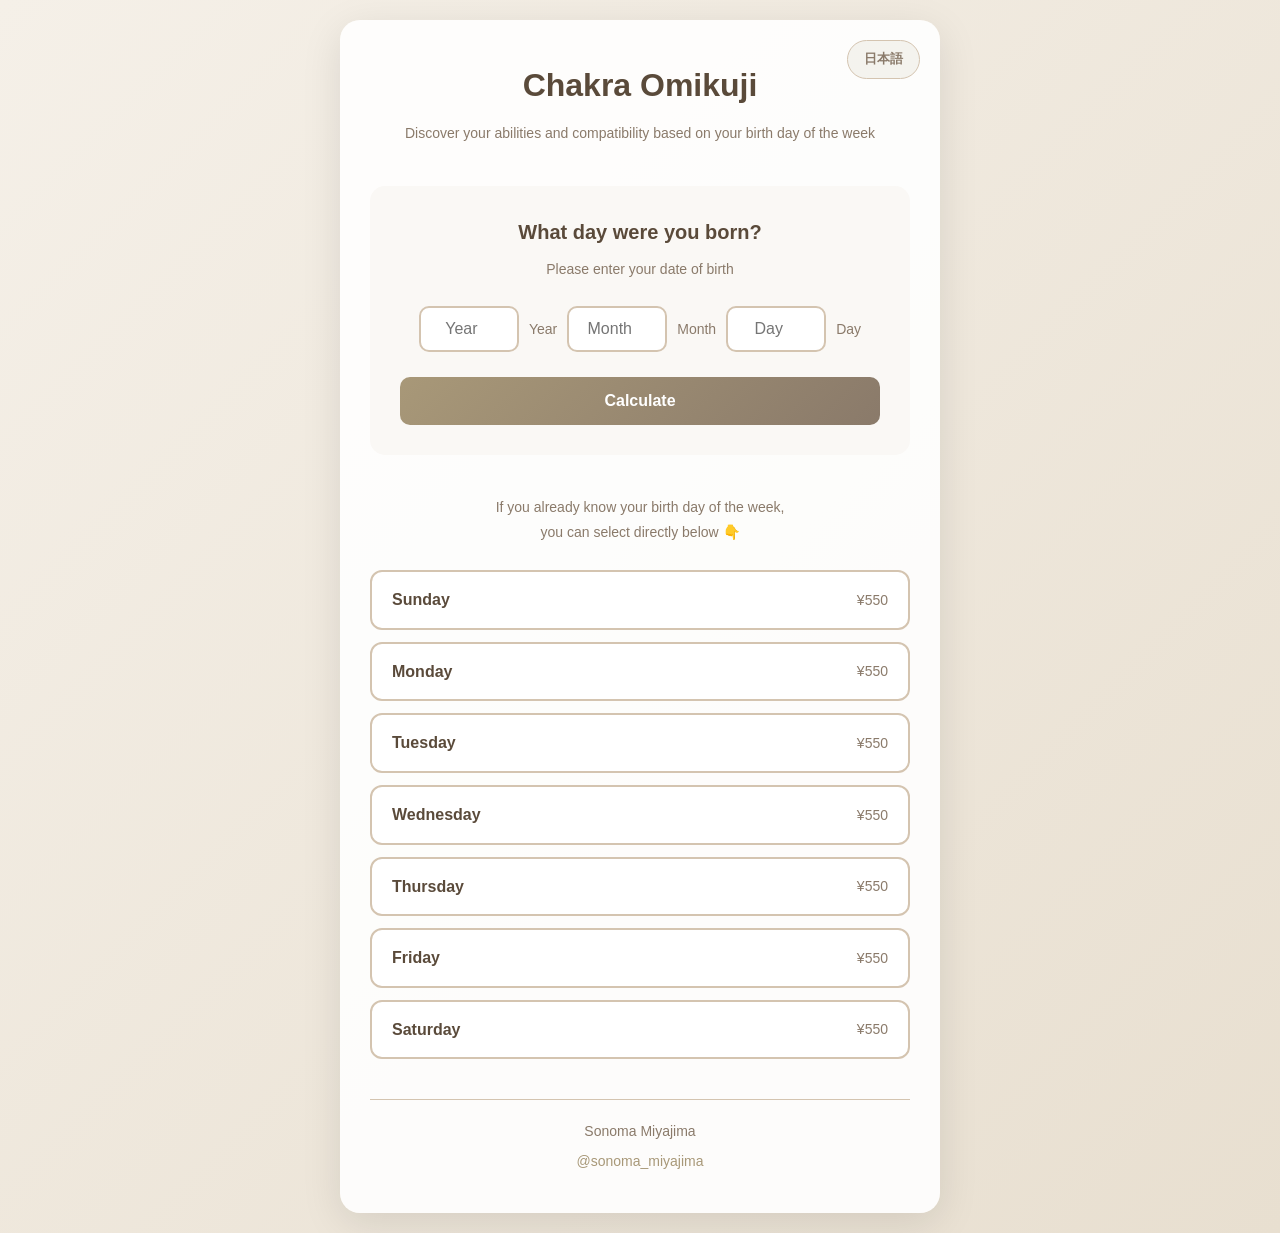
==== en.html @ f064bc87 "Add files via upload" ====
<!DOCTYPE html>
<html lang="en">
<head>
    <meta charset="UTF-8">
    <meta name="viewport" content="width=device-width, initial-scale=1.0">
    <title>Chakra Omikuji - Sonoma Miyajima</title>
    <link rel="stylesheet" href="style.css">
</head>
<body>
    <div class="container">
        <div class="language-switch">
            <a href="index.html" class="lang-button">日本語</a>
        </div>
        
        <header>
            <h1>Chakra Omikuji</h1>
            <p class="subtitle">Discover your abilities and compatibility based on your birth day of the week</p>
        </header>

        <section class="calculator">
            <h2>What day were you born?</h2>
            <p class="instruction">Please enter your date of birth</p>
            
            <div class="input-group">
                <input type="number" id="year" placeholder="Year" min="1900" max="2100">
                <span class="label">Year</span>
                
                <input type="number" id="month" placeholder="Month" min="1" max="12">
                <span class="label">Month</span>
                
                <input type="number" id="day" placeholder="Day" min="1" max="31">
                <span class="label">Day</span>
            </div>
            
            <button onclick="calculateDay()" class="calc-button">Calculate</button>
            
            <div id="result" class="result hidden">
                <p class="result-text">You were born on</p>
                <p class="result-day" id="resultDay"></p>
                <a id="resultLink" class="result-button" href="#" target="_blank">View Diagnosis (¥550)</a>
            </div>
        </section>

        <section class="direct-links">
            <p class="direct-text">If you already know your birth day of the week,<br>you can select directly below 👇</p>
            
            <div class="day-buttons">
                <a href="https://note.com/sonoma_miyajima/n/n071121386a7b" class="day-button sunday" target="_blank">
                    <span class="day-name">Sunday</span>
                    <span class="price">¥550</span>
                </a>
                <a href="https://note.com/sonoma_miyajima/n/n2298fb4b0c28" class="day-button monday" target="_blank">
                    <span class="day-name">Monday</span>
                    <span class="price">¥550</span>
                </a>
                <a href="https://note.com/sonoma_miyajima/n/n8ce52cc61826" class="day-button tuesday" target="_blank">
                    <span class="day-name">Tuesday</span>
                    <span class="price">¥550</span>
                </a>
                <a href="https://note.com/sonoma_miyajima/n/naa1d55a62e13" class="day-button wednesday" target="_blank">
                    <span class="day-name">Wednesday</span>
                    <span class="price">¥550</span>
                </a>
                <a href="https://note.com/sonoma_miyajima/n/n321c45484ce0" class="day-button thursday" target="_blank">
                    <span class="day-name">Thursday</span>
                    <span class="price">¥550</span>
                </a>
                <a href="https://note.com/sonoma_miyajima/n/n7f07464e8f1e" class="day-button friday" target="_blank">
                    <span class="day-name">Friday</span>
                    <span class="price">¥550</span>
                </a>
                <a href="https://note.com/sonoma_miyajima/n/n94ed555a931a" class="day-button saturday" target="_blank">
                    <span class="day-name">Saturday</span>
                    <span class="price">¥550</span>
                </a>
            </div>
        </section>

        <footer>
            <p>Sonoma Miyajima</p>
            <a href="https://www.instagram.com/sonoma_miyajima/" target="_blank">@sonoma_miyajima</a>
        </footer>
    </div>

    <script src="script-en.js"></script>
</body>
</html>
---- style.css ----
* {
    margin: 0;
    padding: 0;
    box-sizing: border-box;
}

body {
    font-family: -apple-system, BlinkMacSystemFont, "Segoe UI", "Hiragino Sans", "Hiragino Kaku Gothic ProN", Meiryo, sans-serif;
    background: linear-gradient(135deg, #f5f0e8 0%, #e8dfd0 100%);
    min-height: 100vh;
    padding: 20px;
    line-height: 1.6;
}

.container {
    max-width: 600px;
    margin: 0 auto;
    background: rgba(255, 255, 255, 0.9);
    border-radius: 20px;
    padding: 40px 30px;
    box-shadow: 0 10px 40px rgba(0, 0, 0, 0.1);
    position: relative;
}

.language-switch {
    position: absolute;
    top: 20px;
    right: 20px;
}

.lang-button {
    display: inline-block;
    padding: 8px 16px;
    background: rgba(168, 152, 120, 0.1);
    color: #8a7a6a;
    text-decoration: none;
    border-radius: 20px;
    font-size: 13px;
    font-weight: 600;
    border: 1px solid #d4c4b0;
    transition: all 0.3s;
}

.lang-button:hover {
    background: rgba(168, 152, 120, 0.2);
    border-color: #a89878;
    color: #5a4a3a;
}

header {
    text-align: center;
    margin-bottom: 40px;
}

h1 {
    font-size: 32px;
    color: #5a4a3a;
    margin-bottom: 10px;
    font-weight: 600;
}

.subtitle {
    font-size: 14px;
    color: #8a7a6a;
    line-height: 1.8;
}

.calculator {
    background: #faf8f5;
    padding: 30px;
    border-radius: 15px;
    margin-bottom: 40px;
}

h2 {
    font-size: 20px;
    color: #5a4a3a;
    text-align: center;
    margin-bottom: 10px;
    font-weight: 600;
}

.instruction {
    text-align: center;
    color: #8a7a6a;
    font-size: 14px;
    margin-bottom: 25px;
}

.input-group {
    display: flex;
    align-items: center;
    justify-content: center;
    gap: 10px;
    margin-bottom: 25px;
    flex-wrap: wrap;
}

input[type="number"] {
    padding: 12px 15px;
    border: 2px solid #d4c4b0;
    border-radius: 10px;
    font-size: 16px;
    width: 100px;
    text-align: center;
    background: white;
    transition: all 0.3s;
}

input[type="number"]:focus {
    outline: none;
    border-color: #a89878;
    box-shadow: 0 0 0 3px rgba(168, 152, 120, 0.1);
}

.label {
    color: #8a7a6a;
    font-size: 14px;
}

.calc-button {
    width: 100%;
    padding: 15px;
    background: linear-gradient(135deg, #a89878 0%, #8a7a6a 100%);
    color: white;
    border: none;
    border-radius: 10px;
    font-size: 16px;
    font-weight: 600;
    cursor: pointer;
    transition: all 0.3s;
}

.calc-button:hover {
    transform: translateY(-2px);
    box-shadow: 0 5px 20px rgba(138, 122, 106, 0.3);
}

.result {
    margin-top: 30px;
    text-align: center;
    padding: 25px;
    background: white;
    border-radius: 15px;
    border: 2px solid #d4c4b0;
}

.result.hidden {
    display: none;
}

.result-text {
    color: #8a7a6a;
    font-size: 14px;
    margin: 5px 0;
}

.result-day {
    font-size: 28px;
    color: #5a4a3a;
    font-weight: 700;
    margin: 15px 0;
}

.result-button {
    display: inline-block;
    margin-top: 20px;
    padding: 12px 30px;
    background: linear-gradient(135deg, #a89878 0%, #8a7a6a 100%);
    color: white;
    text-decoration: none;
    border-radius: 25px;
    font-weight: 600;
    transition: all 0.3s;
}

.result-button:hover {
    transform: translateY(-2px);
    box-shadow: 0 5px 20px rgba(138, 122, 106, 0.3);
}

.direct-links {
    margin-top: 40px;
}

.direct-text {
    text-align: center;
    color: #8a7a6a;
    font-size: 14px;
    margin-bottom: 25px;
    line-height: 1.8;
}

.day-buttons {
    display: grid;
    gap: 12px;
}

.day-button {
    display: flex;
    justify-content: space-between;
    align-items: center;
    padding: 15px 20px;
    background: white;
    border: 2px solid #d4c4b0;
    border-radius: 12px;
    text-decoration: none;
    transition: all 0.3s;
}

.day-button:hover {
    transform: translateY(-2px);
    box-shadow: 0 5px 15px rgba(0, 0, 0, 0.1);
    border-color: #a89878;
}

.day-name {
    color: #5a4a3a;
    font-weight: 600;
    font-size: 16px;
}

.price {
    color: #8a7a6a;
    font-size: 14px;
}

/* 曜日ごとの色分け(控えめ) */
.sunday:hover { border-color: #e8a5a5; }
.monday:hover { border-color: #f5e5a5; }
.tuesday:hover { border-color: #f5c5a5; }
.wednesday:hover { border-color: #a5d5a5; }
.thursday:hover { border-color: #a5c5e5; }
.friday:hover { border-color: #d5a5e5; }
.saturday:hover { border-color: #c5a5d5; }

footer {
    margin-top: 40px;
    text-align: center;
    padding-top: 20px;
    border-top: 1px solid #d4c4b0;
}

footer p {
    color: #8a7a6a;
    font-size: 14px;
    margin-bottom: 5px;
}

footer a {
    color: #a89878;
    text-decoration: none;
    font-size: 14px;
}

footer a:hover {
    text-decoration: underline;
}

/* レスポンシブ対応 */
@media (max-width: 480px) {
    .container {
        padding: 30px 20px;
    }
    
    h1 {
        font-size: 26px;
    }
    
    .input-group {
        flex-direction: column;
        gap: 15px;
    }
    
    input[type="number"] {
        width: 100%;
    }
}
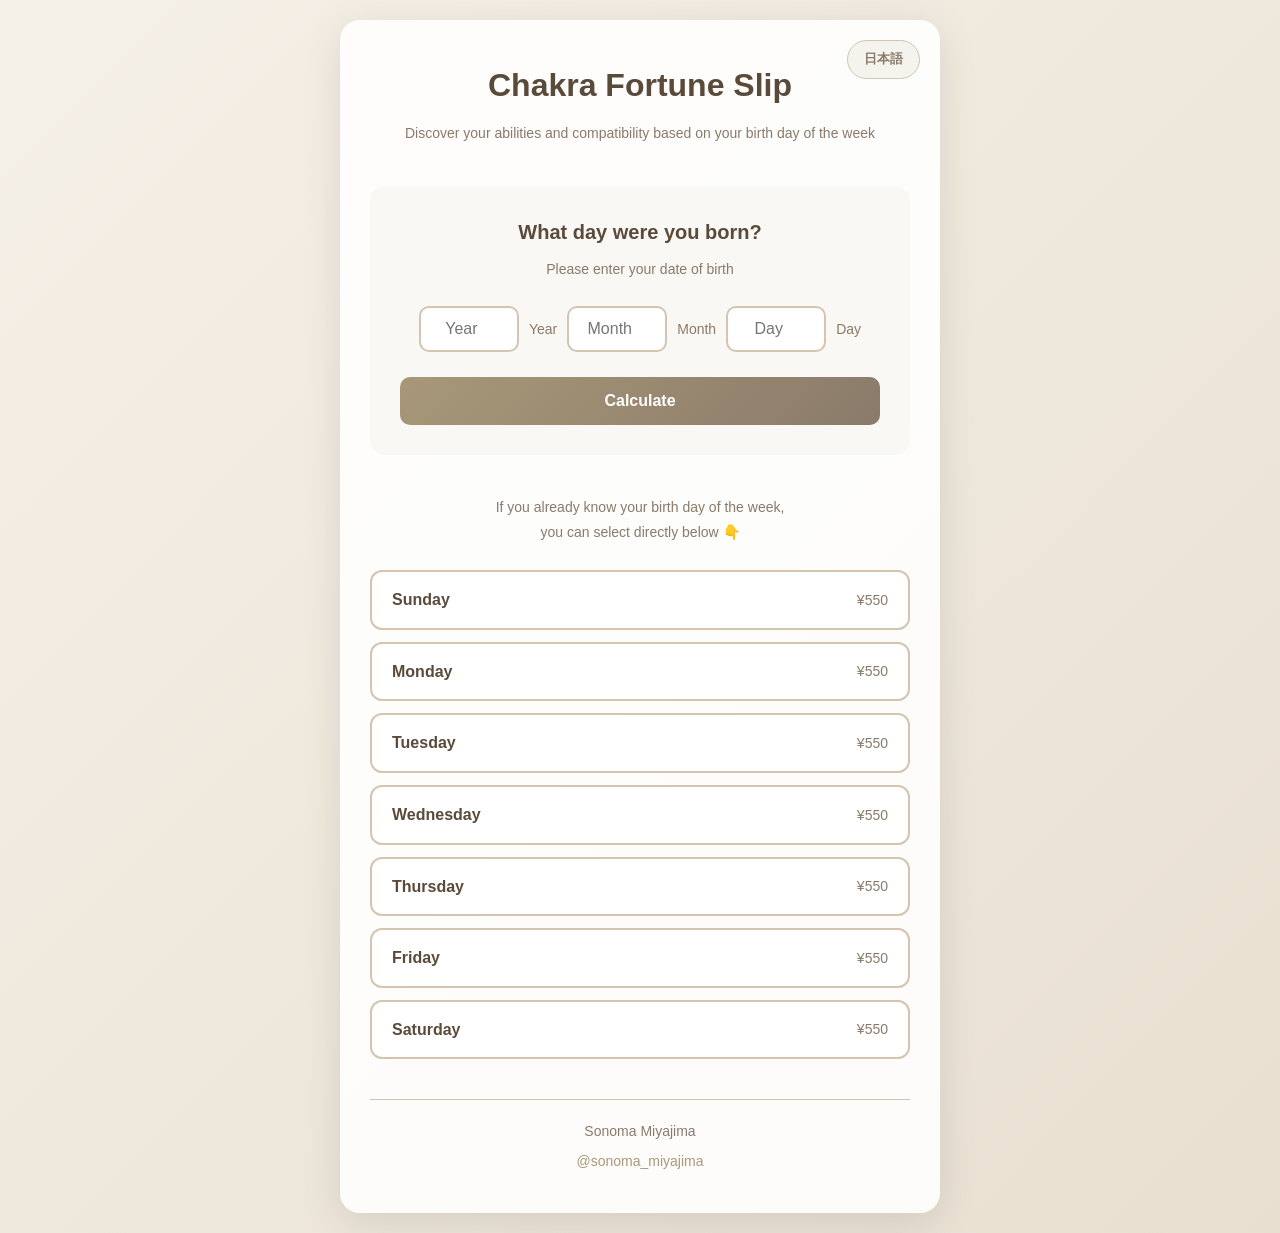
==== commit 4e6ff3f8: "Update en.html" ====
--- a/en.html
+++ b/en.html
@@ -3,7 +3,7 @@
 <head>
     <meta charset="UTF-8">
     <meta name="viewport" content="width=device-width, initial-scale=1.0">
-    <title>Chakra Omikuji - Sonoma Miyajima</title>
+    <title>Chakra Fortune Slip - Sonoma Miyajima</title>
     <link rel="stylesheet" href="style.css">
 </head>
 <body>
@@ -13,7 +13,7 @@
         </div>
         
         <header>
-            <h1>Chakra Omikuji</h1>
+            <h1>Chakra Fortune Slip</h1>
             <p class="subtitle">Discover your abilities and compatibility based on your birth day of the week</p>
         </header>
 
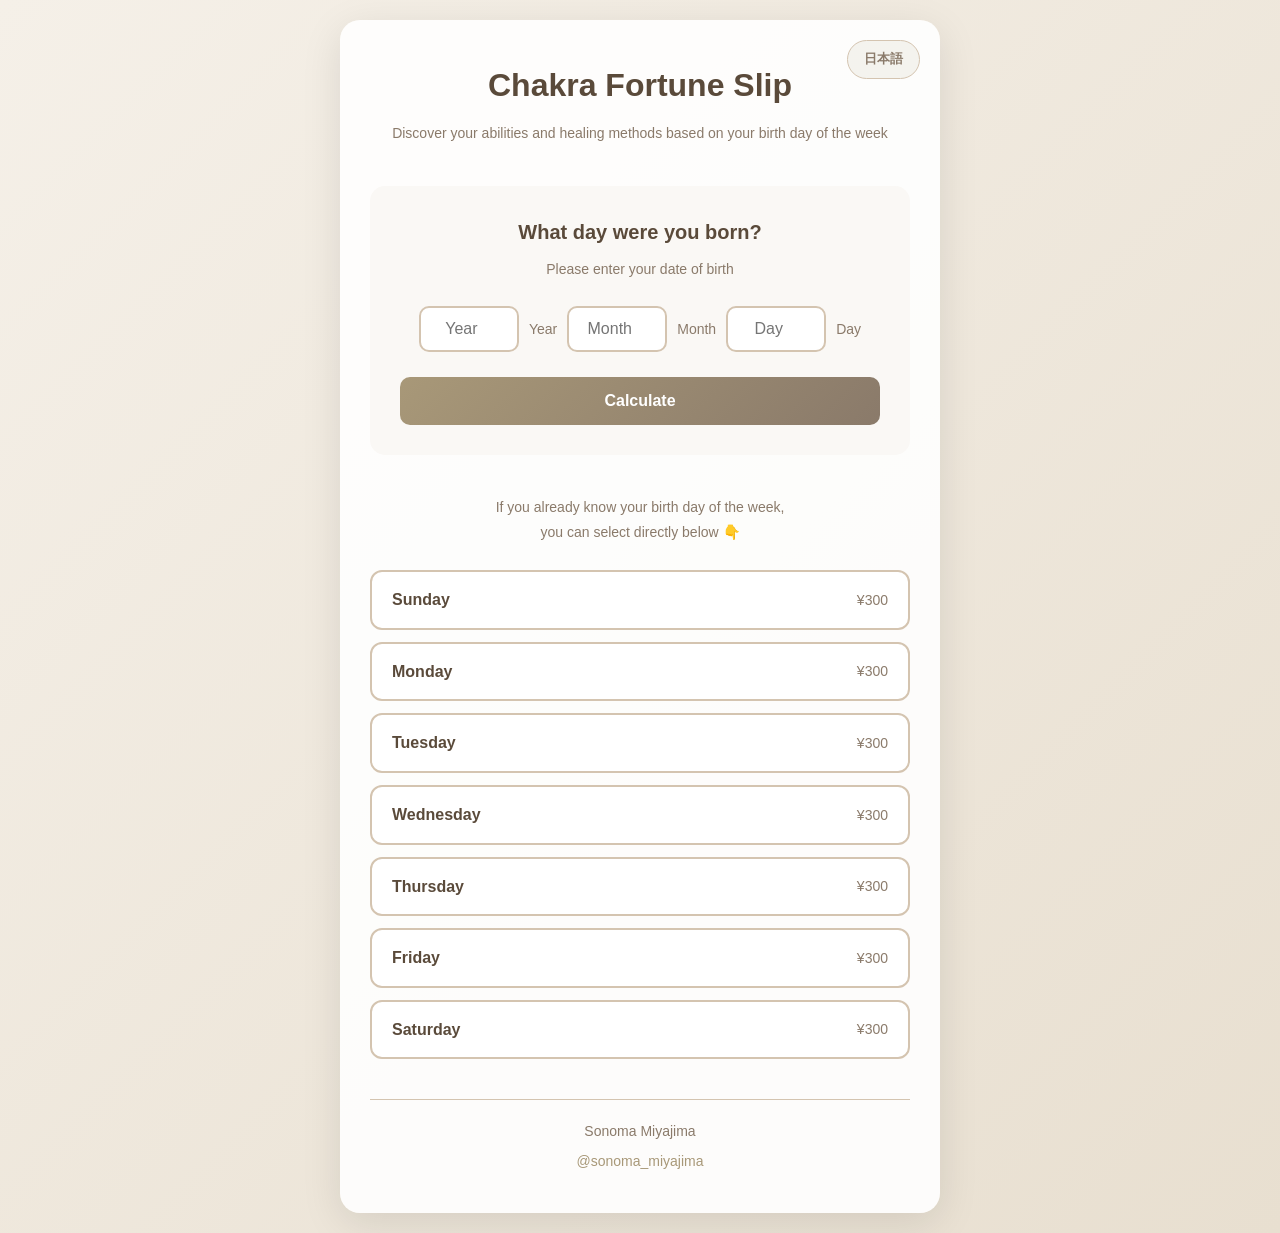
==== commit d6458ef0: "Update en.html" ====
--- a/en.html
+++ b/en.html
@@ -14,7 +14,7 @@
         
         <header>
             <h1>Chakra Fortune Slip</h1>
-            <p class="subtitle">Discover your abilities and compatibility based on your birth day of the week</p>
+            <p class="subtitle">Discover your abilities and healing methods based on your birth day of the week</p>
         </header>
 
         <section class="calculator">
@@ -37,7 +37,7 @@
             <div id="result" class="result hidden">
                 <p class="result-text">You were born on</p>
                 <p class="result-day" id="resultDay"></p>
-                <a id="resultLink" class="result-button" href="#" target="_blank">View Diagnosis (¥550)</a>
+                <a id="resultLink" class="result-button" href="#" target="_blank">View Diagnosis (¥300)</a>
             </div>
         </section>
 
@@ -47,31 +47,31 @@
             <div class="day-buttons">
                 <a href="https://note.com/sonoma_miyajima/n/n071121386a7b" class="day-button sunday" target="_blank">
                     <span class="day-name">Sunday</span>
-                    <span class="price">¥550</span>
+                    <span class="price">¥300</span>
                 </a>
                 <a href="https://note.com/sonoma_miyajima/n/n2298fb4b0c28" class="day-button monday" target="_blank">
                     <span class="day-name">Monday</span>
-                    <span class="price">¥550</span>
+                    <span class="price">¥300</span>
                 </a>
                 <a href="https://note.com/sonoma_miyajima/n/n8ce52cc61826" class="day-button tuesday" target="_blank">
                     <span class="day-name">Tuesday</span>
-                    <span class="price">¥550</span>
+                    <span class="price">¥300</span>
                 </a>
                 <a href="https://note.com/sonoma_miyajima/n/naa1d55a62e13" class="day-button wednesday" target="_blank">
                     <span class="day-name">Wednesday</span>
-                    <span class="price">¥550</span>
+                    <span class="price">¥300</span>
                 </a>
                 <a href="https://note.com/sonoma_miyajima/n/n321c45484ce0" class="day-button thursday" target="_blank">
                     <span class="day-name">Thursday</span>
-                    <span class="price">¥550</span>
+                    <span class="price">¥300</span>
                 </a>
                 <a href="https://note.com/sonoma_miyajima/n/n7f07464e8f1e" class="day-button friday" target="_blank">
                     <span class="day-name">Friday</span>
-                    <span class="price">¥550</span>
+                    <span class="price">¥300</span>
                 </a>
                 <a href="https://note.com/sonoma_miyajima/n/n94ed555a931a" class="day-button saturday" target="_blank">
                     <span class="day-name">Saturday</span>
-                    <span class="price">¥550</span>
+                    <span class="price">¥300</span>
                 </a>
             </div>
         </section>
